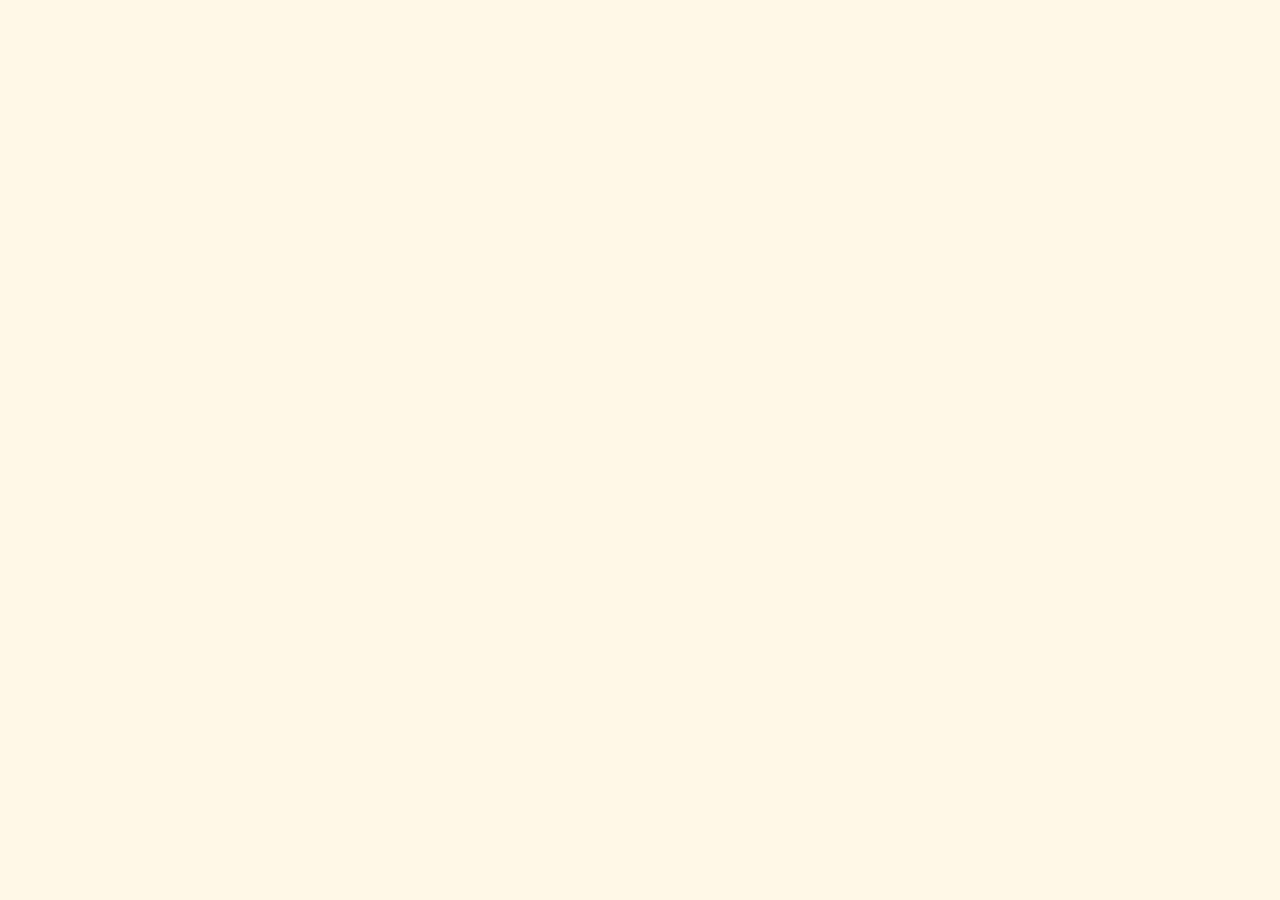
==== edit.html @ a965a139 "編輯模式加入字幕面板 - js/caption-panel.js：顯示 raw/ 自動字幕，跟著影片標亮、可搜尋；   選取文字按 ➕ 加成跟讀句，秒數依逐字時間計算（-0.3 / +0.5 秒） -" ====
<!doctype html>
<html lang="zh-Hant">
<head>
  <meta charset="utf-8">
  <meta name="viewport" content="width=device-width, initial-scale=1">
  <title>編輯模式 - 恐龍火車學英文</title>
  <link rel="icon" href="data:image/svg+xml,<svg xmlns=%22http://www.w3.org/2000/svg%22 viewBox=%220 0 100 100%22><text y=%22.9em%22 font-size=%2290%22>🦖</text></svg>">
  <link rel="stylesheet" href="css/style.css">
</head>
<body class="edit-mode">
  <!-- 大人才能進入 -->
  <main id="gate" class="page gate" hidden>
    <h1>🔒 大人專用</h1>
    <p id="gate-question" class="gate-question"></p>
    <form id="gate-form" class="gate-form">
      <input id="gate-answer" type="number" inputmode="numeric" autocomplete="off" required>
      <button class="big-btn" type="submit">進入</button>
    </form>
    <p id="gate-error" class="message error" hidden>答錯了，再試一次</p>
    <a class="big-btn home-link" href="index.html">🏠 回首頁</a>
  </main>

  <!-- 選擇要編輯的集數 -->
  <main id="picker" class="page" hidden>
    <header class="top-bar">
      <h1 class="page-title">✏️ 編輯模式</h1>
      <a class="big-btn" href="index.html">🏠</a>
    </header>
    <div id="picker-list" class="picker-list"></div>

    <h2>新增一集</h2>
    <form id="new-form" class="new-form">
      <input id="new-video" type="text" placeholder="貼上 YouTube 網址或 11 碼影片 ID" required>
      <button class="big-btn" type="submit">➕ 新增</button>
    </form>
    <p id="picker-status" class="message" hidden></p>
  </main>

  <!-- 編輯單集 -->
  <div id="editor" hidden>
    <div class="video-bar">
      <div class="video-bar-inner edit-video-layout">
        <div class="video-col">
          <div class="video-frame">
            <div id="player"></div>
          </div>
          <div class="video-tools">
            <button type="button" data-seek="-5">⏪ 5s</button>
            <button type="button" data-seek="-1">◀ 1s</button>
            <span id="now" class="now">0:00.0</span>
            <button type="button" data-seek="1">1s ▶</button>
            <button type="button" data-seek="5">5s ⏩</button>
          </div>
        </div>
        <aside id="captions" class="caption-panel" hidden></aside>
      </div>
    </div>

    <main class="page">
      <section class="edit-section">
        <h2>基本資料 <span id="ep-id" class="hint"></span></h2>
        <div id="meta" class="meta-grid"></div>
      </section>

      <section class="edit-section">
        <h2>💬 句子
          <button type="button" id="sort-sentences" class="small-btn">依時間排序</button>
        </h2>
        <p class="hint">影片播到句子開頭按開始的 ⏱，講完按結束的 ⏱，再按 ▶ 試播確認。</p>
        <div id="sentences"></div>
        <button type="button" id="add-sentence" class="small-btn add-btn">➕ 新增句子（從目前時間）</button>
      </section>

      <section class="edit-section">
        <h2>🔤 單字
          <button type="button" id="sort-words" class="small-btn">依時間排序</button>
        </h2>
        <div id="words"></div>
        <button type="button" id="add-word" class="small-btn add-btn">➕ 新增單字（從目前時間）</button>
      </section>

      <section class="edit-section">
        <h2>🦕 恐龍</h2>
        <div id="dinosaurs"></div>
        <button type="button" id="add-dino" class="small-btn add-btn">➕ 新增恐龍</button>
      </section>
    </main>

    <footer class="save-bar">
      <a class="small-btn" href="edit.html">↩ 集數列表</a>
      <a id="preview-link" class="small-btn" href="#" target="_blank">👀 孩子看到的畫面</a>
      <span id="save-status" class="save-status"></span>
      <button type="button" id="save" class="big-btn">💾 儲存</button>
    </footer>
  </div>

  <script type="module" src="js/edit.js"></script>
</body>
</html>
---- css/style.css ----
:root {
  --bg: #fff8e7;
  --card: #ffffff;
  --text: #2d3a2e;
  --text-soft: #7a8a7c;
  --green: #4caf50;
  --green-dark: #2e7d32;
  --orange: #ff9800;
  --sky: #81d4fa;
  --radius: 24px;
  --shadow: 0 6px 0 rgba(0, 0, 0, 0.12);
  --tap-min: 64px;
}

* {
  box-sizing: border-box;
}

html {
  -webkit-text-size-adjust: 100%;
}

body {
  margin: 0;
  background: var(--bg);
  color: var(--text);
  font-family: "Nunito", "Arial Rounded MT Bold", "Microsoft JhengHei", "PingFang TC", sans-serif;
  font-size: 24px;
  line-height: 1.4;
  /* 平板上避免長按選取文字與點擊灰框 */
  -webkit-user-select: none;
  user-select: none;
  -webkit-tap-highlight-color: transparent;
  touch-action: manipulation;
}

/* ---------- 版面 ---------- */

.page {
  max-width: 1100px;
  margin: 0 auto;
  padding: 24px 16px 48px;
}

.top-bar {
  display: flex;
  align-items: center;
  justify-content: space-between;
  gap: 16px;
  margin-bottom: 24px;
}

.page-title {
  margin: 0;
  font-size: 40px;
}

/* ---------- 文字 ---------- */

.en {
  font-size: 32px;
  font-weight: 800;
}

.zh {
  font-size: 20px;
  color: var(--text-soft);
}

/* ---------- 大按鈕 ---------- */

.big-btn {
  display: inline-flex;
  align-items: center;
  justify-content: center;
  gap: 8px;
  min-width: var(--tap-min);
  min-height: var(--tap-min);
  padding: 12px 24px;
  border: none;
  border-radius: var(--radius);
  background: var(--green);
  color: #fff;
  font: inherit;
  font-weight: 800;
  text-decoration: none;
  box-shadow: var(--shadow);
  cursor: pointer;
  transition: transform 0.08s ease, box-shadow 0.08s ease;
}

.big-btn:active,
.tappable:active {
  transform: translateY(4px) scale(0.97);
  box-shadow: 0 2px 0 rgba(0, 0, 0, 0.12);
}

/* ---------- 首頁集數卡片 ---------- */

.episode-grid {
  display: grid;
  grid-template-columns: repeat(auto-fill, minmax(260px, 1fr));
  gap: 24px;
}

.episode-card {
  position: relative;
  display: flex;
  flex-direction: column;
  align-items: center;
  gap: 8px;
  min-height: 220px;
  padding: 24px 16px;
  border-radius: var(--radius);
  background: var(--card);
  box-shadow: var(--shadow);
  color: inherit;
  text-align: center;
  text-decoration: none;
  transition: transform 0.08s ease, box-shadow 0.08s ease;
}

.episode-card .ep-number {
  display: flex;
  align-items: center;
  justify-content: center;
  width: 88px;
  height: 88px;
  border-radius: 50%;
  background: var(--sky);
  font-size: 44px;
  font-weight: 900;
}

.episode-card.watched {
  background: #e8f5e9;
  outline: 4px solid var(--green);
}

.episode-card .watched-badge {
  position: absolute;
  top: 12px;
  right: 12px;
  font-size: 40px;
}

/* ---------- 狀態訊息 ---------- */

.message {
  padding: 24px;
  border-radius: var(--radius);
  background: var(--card);
  text-align: center;
}

.message.error {
  color: #c62828;
}

/* ---------- 單集頁：影片 ---------- */

/* 影片固定在上方，往下捲單字或句子時仍看得到 */
.video-bar {
  position: sticky;
  top: 0;
  z-index: 10;
  background: var(--bg);
  padding: 12px 16px;
  box-shadow: 0 4px 12px rgba(0, 0, 0, 0.08);
}

.video-bar-inner {
  position: relative;
  max-width: 1100px;
  margin: 0 auto;
}

/* 高度上限 45vh，橫放平板時下方仍留足空間給卡片 */
.video-frame {
  width: min(100%, calc(45vh * 16 / 9));
  margin: 0 auto;
  aspect-ratio: 16 / 9;
  border-radius: 16px;
  overflow: hidden;
  background: #000;
}

.video-frame iframe,
.video-frame #player {
  display: block;
  width: 100%;
  height: 100%;
  border: 0;
}

.home-btn {
  position: absolute;
  top: 0;
  left: 0;
  z-index: 1;
  padding: 0;
  font-size: 36px;
  background: var(--orange);
}

.episode-title {
  display: flex;
  flex-wrap: wrap;
  align-items: baseline;
  gap: 4px 16px;
  margin: 8px 0 16px;
}

.section {
  margin-top: 24px;
}

.section-title {
  margin: 0 0 12px;
  font-size: 28px;
}

/* ---------- 單字卡 ---------- */

.word-grid {
  display: grid;
  grid-template-columns: repeat(auto-fill, minmax(170px, 1fr));
  gap: 16px;
}

.word-card {
  display: flex;
  flex-direction: column;
  border-radius: var(--radius);
  background: var(--card);
  box-shadow: var(--shadow);
  overflow: hidden;
}

.word-card button {
  border: none;
  background: none;
  color: inherit;
  font: inherit;
  cursor: pointer;
  transition: transform 0.08s ease, background 0.2s ease;
}

.word-say {
  display: flex;
  flex-direction: column;
  align-items: center;
  gap: 4px;
  padding: 16px 8px 12px;
}

.word-say .emoji {
  font-size: 64px;
  line-height: 1.1;
}

.word-say.pressed {
  background: #fff3c4;
}

.word-watch {
  min-height: var(--tap-min);
  border-top: 2px dashed #eee !important;
  font-size: 32px;
}

.word-card .tappable:active {
  box-shadow: none;
}

/* ---------- 句子 ---------- */

.sentence-list {
  display: flex;
  flex-direction: column;
  gap: 16px;
}

.sentence {
  display: flex;
  align-items: center;
  gap: 16px;
  width: 100%;
  min-height: 96px;
  padding: 16px 20px;
  border: 4px solid transparent;
  border-radius: var(--radius);
  background: var(--card);
  box-shadow: var(--shadow);
  color: inherit;
  font: inherit;
  text-align: left;
  cursor: pointer;
  transition: transform 0.08s ease, box-shadow 0.08s ease, border-color 0.2s ease;
}

.sentence-icon {
  display: flex;
  flex: none;
  align-items: center;
  justify-content: center;
  width: var(--tap-min);
  height: var(--tap-min);
  border-radius: 50%;
  background: var(--green);
  color: #fff;
  font-size: 28px;
}

.sentence.playing {
  border-color: var(--orange);
  background: #fff3e0;
}

.sentence.playing .sentence-icon {
  background: var(--orange);
  animation: pulse 0.8s ease-in-out infinite alternate;
}

@keyframes pulse {
  to {
    transform: scale(1.12);
  }
}

/* ---------- 編輯模式（大人用，字可以小一點） ---------- */

.edit-mode {
  font-size: 18px;
}

.edit-mode input {
  -webkit-user-select: text;
  user-select: text;
}

.edit-mode h2 {
  display: flex;
  flex-wrap: wrap;
  align-items: center;
  gap: 12px;
  font-size: 24px;
}

.hint {
  color: var(--text-soft);
  font-size: 16px;
  font-weight: normal;
}

.small-btn {
  display: inline-flex;
  align-items: center;
  justify-content: center;
  min-width: 44px;
  min-height: 44px;
  padding: 6px 12px;
  border: 2px solid #ddd;
  border-radius: 12px;
  background: #fff;
  color: inherit;
  font: inherit;
  font-size: 16px;
  text-decoration: none;
  cursor: pointer;
}

.small-btn:hover {
  border-color: var(--green);
}

.small-btn:active {
  transform: translateY(1px);
}

.field {
  min-height: 44px;
  padding: 6px 10px;
  border: 2px solid #ddd;
  border-radius: 10px;
  background: #fff;
  color: inherit;
  font: inherit;
}

.field:focus {
  border-color: var(--green);
  outline: none;
}

.field.narrow {
  width: 90px;
}

.field.time {
  width: 90px;
}

.field.emoji-field {
  width: 64px;
  text-align: center;
  font-size: 24px;
}

.field.en-field {
  font-weight: 700;
}

/* 門檻 */

.gate {
  text-align: center;
}

.gate-question {
  font-size: 48px;
  font-weight: 800;
}

.gate-form {
  display: flex;
  justify-content: center;
  gap: 12px;
  margin-bottom: 24px;
}

.gate-form input {
  width: 140px;
  padding: 8px;
  border: 3px solid #ddd;
  border-radius: 16px;
  font: inherit;
  font-size: 32px;
  text-align: center;
}

.home-link {
  margin-top: 24px;
  background: var(--orange);
}

/* 集數列表 */

.picker-list {
  display: flex;
  flex-direction: column;
  gap: 12px;
}

.picker-row {
  display: flex;
  flex-wrap: wrap;
  align-items: center;
  gap: 8px 16px;
  padding: 12px 16px;
  border-radius: 16px;
  background: var(--card);
  box-shadow: var(--shadow);
  color: inherit;
  text-decoration: none;
}

.picker-num {
  display: flex;
  align-items: center;
  justify-content: center;
  width: 48px;
  height: 48px;
  border-radius: 50%;
  background: var(--sky);
  font-weight: 900;
}

.picker-title {
  flex: 1;
  font-weight: 700;
}

.picker-count {
  color: var(--text-soft);
}

.new-form {
  display: flex;
  flex-wrap: wrap;
  gap: 12px;
}

.new-form input {
  flex: 1;
  min-width: 260px;
  min-height: 64px;
  padding: 8px 16px;
  border: 2px solid #ddd;
  border-radius: 16px;
  font: inherit;
}

/* 影片下方的跳轉工具 */

.video-tools {
  display: flex;
  flex-wrap: wrap;
  align-items: center;
  justify-content: center;
  gap: 8px;
  margin-top: 8px;
}

.video-tools button {
  min-height: 40px;
  padding: 4px 12px;
  border: 2px solid #ddd;
  border-radius: 10px;
  background: #fff;
  font: inherit;
  font-size: 16px;
  cursor: pointer;
}

.now {
  min-width: 90px;
  font-family: ui-monospace, Consolas, monospace;
  font-size: 20px;
  font-weight: 700;
  text-align: center;
}

.edit-mode .video-frame {
  width: min(100%, calc(30vh * 16 / 9));
}

/* 編輯列 */

.edit-section {
  margin-top: 32px;
}

.meta-grid {
  display: grid;
  grid-template-columns: repeat(auto-fill, minmax(240px, 1fr));
  gap: 12px;
}

.meta-item {
  display: flex;
  flex-direction: column;
  gap: 4px;
}

.meta-label {
  color: var(--text-soft);
  font-size: 14px;
}

.edit-row {
  display: flex;
  flex-wrap: wrap;
  align-items: center;
  gap: 8px 16px;
  margin-bottom: 12px;
  padding: 12px;
  border-radius: 16px;
  background: var(--card);
  box-shadow: 0 2px 0 rgba(0, 0, 0, 0.08);
}

.row-texts {
  display: flex;
  flex: 1 1 320px;
  gap: 8px;
}

.row-texts .field:not(.emoji-field) {
  flex: 1;
  min-width: 0;
}

.row-times {
  display: flex;
  flex-wrap: wrap;
  gap: 8px 16px;
}

.time-field {
  display: flex;
  align-items: center;
  gap: 4px;
}

.time-label {
  color: var(--text-soft);
  font-size: 14px;
}

.row-actions {
  display: flex;
  gap: 8px;
  margin-left: auto;
}

.add-btn {
  width: 100%;
  border-style: dashed;
}

/* 底部存檔列 */

.edit-mode #editor .page {
  padding-bottom: 120px;
}

.save-bar {
  position: fixed;
  right: 0;
  bottom: 0;
  left: 0;
  z-index: 20;
  display: flex;
  flex-wrap: wrap;
  align-items: center;
  gap: 8px 12px;
  padding: 10px 16px;
  background: var(--card);
  box-shadow: 0 -4px 12px rgba(0, 0, 0, 0.1);
}

.save-status {
  flex: 1;
  color: var(--text-soft);
}

.save-status.unsaved {
  color: var(--orange);
  font-weight: 700;
}

.save-status.saved {
  color: var(--green-dark);
  font-weight: 700;
}

.save-status.error {
  color: #c62828;
}

/* 首頁右上角的齒輪：小、淡，孩子不容易注意到 */

.settings-link {
  opacity: 0.35;
  font-size: 28px;
  text-decoration: none;
}

/* ---------- 編輯模式：字幕面板（在影片右邊） ---------- */

.edit-video-layout {
  display: flex;
  gap: 12px;
}

.video-col {
  flex: none;
  width: min(100%, calc(30vh * 16 / 9));
}

.edit-video-layout .video-frame {
  width: 100%;
}

.caption-panel {
  display: flex;
  flex: 1;
  flex-direction: column;
  min-width: 0;
  height: calc(30vh + 52px);
  border-radius: 16px;
  background: var(--card);
  overflow: hidden;
}

.cap-header {
  display: flex;
  align-items: center;
  gap: 8px;
  padding: 8px 8px 4px 12px;
}

.cap-search {
  flex: 1;
  min-width: 0;
  min-height: 36px;
  font-size: 16px;
}

.cap-hint {
  padding: 0 12px 6px;
  color: var(--text-soft);
  font-size: 13px;
}

.cap-list {
  position: relative;
  flex: 1;
  overflow-y: auto;
  border-top: 1px solid #eee;
}

.cap-line {
  display: flex;
  align-items: baseline;
  gap: 8px;
  padding: 4px 8px;
  border-left: 4px solid transparent;
  font-size: 16px;
}

.cap-line:hover {
  background: #fafafa;
}

.cap-line.cap-current {
  border-left-color: var(--orange);
  background: #fff3e0;
}

.cap-line.cap-noise {
  color: var(--text-soft);
  font-size: 13px;
}

.cap-time {
  flex: none;
  padding: 2px 6px;
  border: none;
  border-radius: 6px;
  background: #eef6ff;
  color: #1565c0;
  font-family: ui-monospace, Consolas, monospace;
  font-size: 13px;
  cursor: pointer;
}

.cap-text {
  flex: 1;
  -webkit-user-select: text;
  user-select: text;
  cursor: text;
}

.cap-add {
  flex: none;
  padding: 2px 6px;
  border: 1px solid #ddd;
  border-radius: 8px;
  background: #fff;
  font-size: 14px;
  cursor: pointer;
  opacity: 0.5;
}

.cap-line:hover .cap-add {
  opacity: 1;
}

.cap-message {
  padding: 12px;
  color: var(--text-soft);
}

.edit-row.just-added {
  outline: 3px solid var(--orange);
}

/* 窄螢幕：字幕放到影片下面 */
@media (max-width: 900px) {
  .edit-video-layout {
    flex-direction: column;
  }

  .video-col {
    margin: 0 auto;
  }

  .caption-panel {
    height: 22vh;
  }
}

.edit-video-layout .video-tools {
  flex-wrap: nowrap;
  gap: 4px;
}

.edit-video-layout .video-tools button {
  padding: 4px 8px;
  white-space: nowrap;
}
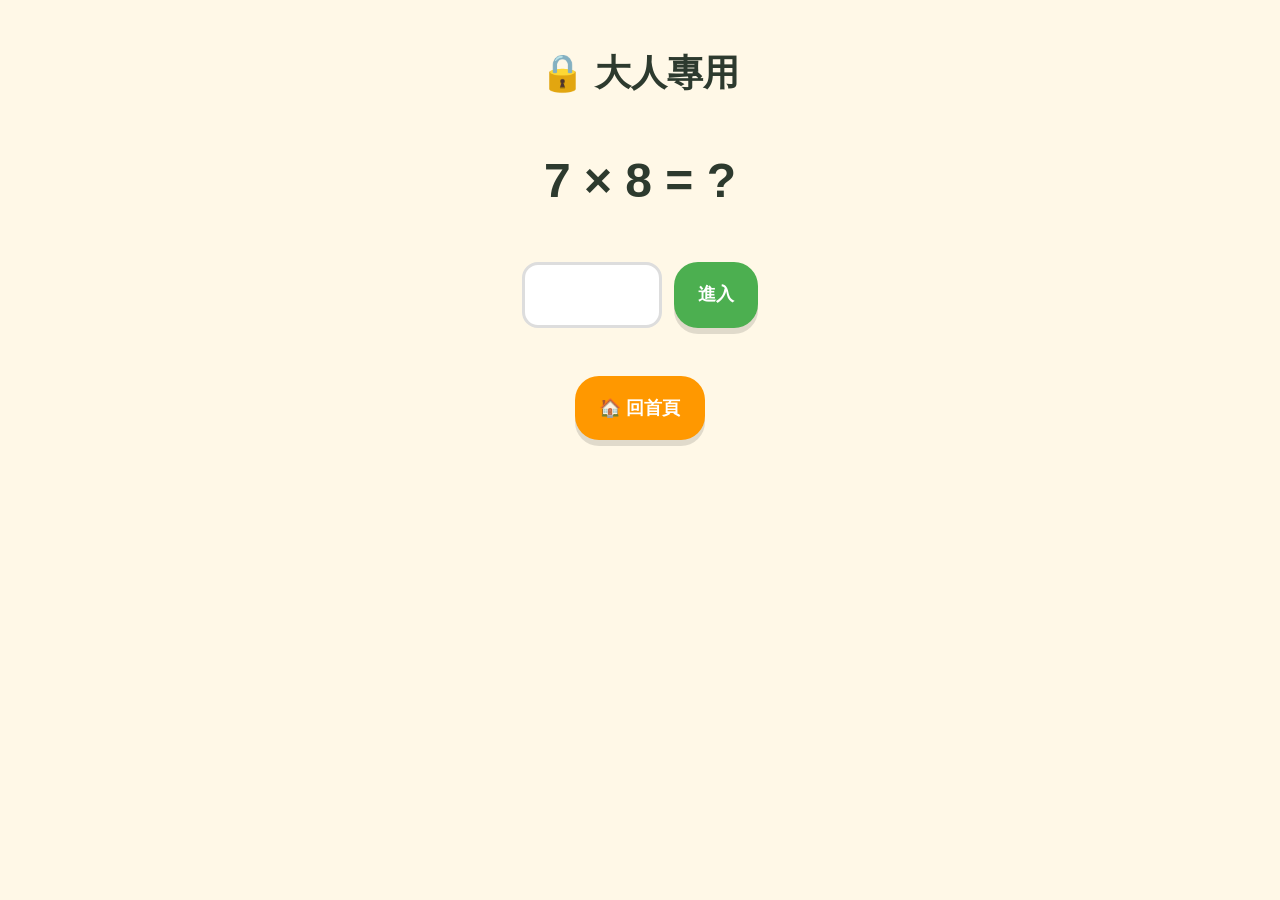
==== commit 02cabca4: "新增編輯模式與本機存檔 server - edit.html：大人用編輯模式（乘法門檻），可新增集數、增刪句子／單字／恐龍，   ⏱ 取影片目前時間、±0.1 秒微調、試播片段 - tools/ser" ====
--- a/edit.html
+++ b/edit.html
@@ -39,20 +39,17 @@
   <!-- 編輯單集 -->
   <div id="editor" hidden>
     <div class="video-bar">
-      <div class="video-bar-inner edit-video-layout">
-        <div class="video-col">
-          <div class="video-frame">
-            <div id="player"></div>
-          </div>
-          <div class="video-tools">
-            <button type="button" data-seek="-5">⏪ 5s</button>
-            <button type="button" data-seek="-1">◀ 1s</button>
-            <span id="now" class="now">0:00.0</span>
-            <button type="button" data-seek="1">1s ▶</button>
-            <button type="button" data-seek="5">5s ⏩</button>
-          </div>
+      <div class="video-bar-inner">
+        <div class="video-frame">
+          <div id="player"></div>
         </div>
-        <aside id="captions" class="caption-panel" hidden></aside>
+        <div class="video-tools">
+          <button type="button" data-seek="-5">⏪ 5s</button>
+          <button type="button" data-seek="-1">◀ 1s</button>
+          <span id="now" class="now">0:00.0</span>
+          <button type="button" data-seek="1">1s ▶</button>
+          <button type="button" data-seek="5">5s ⏩</button>
+        </div>
       </div>
     </div>
 
--- a/css/style.css
+++ b/css/style.css
@@ -656,148 +656,3 @@
   font-size: 28px;
   text-decoration: none;
 }
-
-/* ---------- 編輯模式：字幕面板（在影片右邊） ---------- */
-
-.edit-video-layout {
-  display: flex;
-  gap: 12px;
-}
-
-.video-col {
-  flex: none;
-  width: min(100%, calc(30vh * 16 / 9));
-}
-
-.edit-video-layout .video-frame {
-  width: 100%;
-}
-
-.caption-panel {
-  display: flex;
-  flex: 1;
-  flex-direction: column;
-  min-width: 0;
-  height: calc(30vh + 52px);
-  border-radius: 16px;
-  background: var(--card);
-  overflow: hidden;
-}
-
-.cap-header {
-  display: flex;
-  align-items: center;
-  gap: 8px;
-  padding: 8px 8px 4px 12px;
-}
-
-.cap-search {
-  flex: 1;
-  min-width: 0;
-  min-height: 36px;
-  font-size: 16px;
-}
-
-.cap-hint {
-  padding: 0 12px 6px;
-  color: var(--text-soft);
-  font-size: 13px;
-}
-
-.cap-list {
-  position: relative;
-  flex: 1;
-  overflow-y: auto;
-  border-top: 1px solid #eee;
-}
-
-.cap-line {
-  display: flex;
-  align-items: baseline;
-  gap: 8px;
-  padding: 4px 8px;
-  border-left: 4px solid transparent;
-  font-size: 16px;
-}
-
-.cap-line:hover {
-  background: #fafafa;
-}
-
-.cap-line.cap-current {
-  border-left-color: var(--orange);
-  background: #fff3e0;
-}
-
-.cap-line.cap-noise {
-  color: var(--text-soft);
-  font-size: 13px;
-}
-
-.cap-time {
-  flex: none;
-  padding: 2px 6px;
-  border: none;
-  border-radius: 6px;
-  background: #eef6ff;
-  color: #1565c0;
-  font-family: ui-monospace, Consolas, monospace;
-  font-size: 13px;
-  cursor: pointer;
-}
-
-.cap-text {
-  flex: 1;
-  -webkit-user-select: text;
-  user-select: text;
-  cursor: text;
-}
-
-.cap-add {
-  flex: none;
-  padding: 2px 6px;
-  border: 1px solid #ddd;
-  border-radius: 8px;
-  background: #fff;
-  font-size: 14px;
-  cursor: pointer;
-  opacity: 0.5;
-}
-
-.cap-line:hover .cap-add {
-  opacity: 1;
-}
-
-.cap-message {
-  padding: 12px;
-  color: var(--text-soft);
-}
-
-.edit-row.just-added {
-  outline: 3px solid var(--orange);
-}
-
-/* 窄螢幕：字幕放到影片下面 */
-@media (max-width: 900px) {
-  .edit-video-layout {
-    flex-direction: column;
-  }
-
-  .video-col {
-    margin: 0 auto;
-  }
-
-  .caption-panel {
-    height: 22vh;
-  }
-}
-
-.edit-video-layout .video-tools {
-  flex-wrap: nowrap;
-  gap: 4px;
-}
-
-.edit-video-layout .video-tools button {
-  padding: 4px 8px;
-  white-space: nowrap;
-}
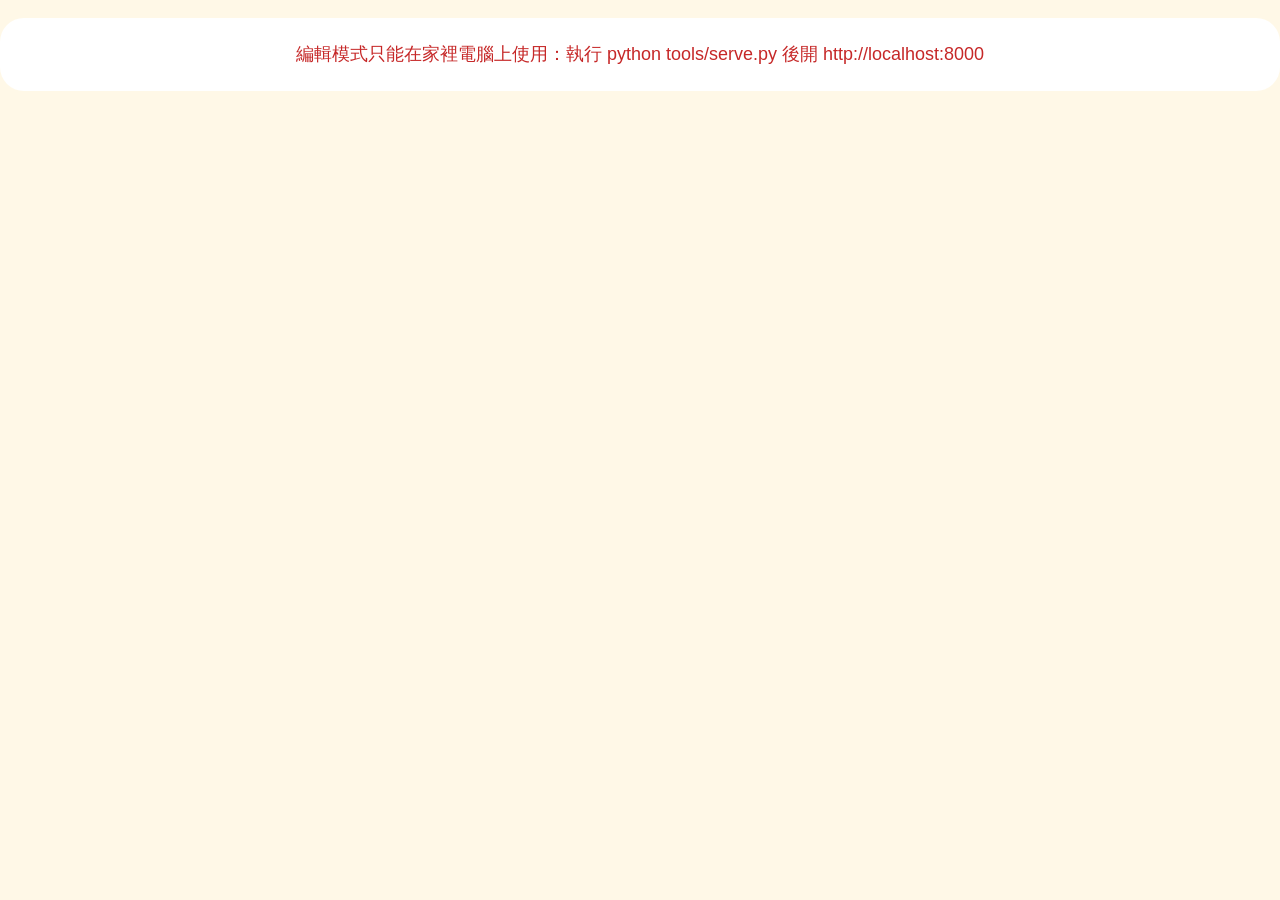
==== commit 96dfbfa1: "單字與句子加入 core 欄位：單集頁先顯示重點，其他收進「更多」 - 每集 JSON 的 words / sentences 新增 core（true/false） - 單集頁預設只顯示 core（" ====
--- a/edit.html
+++ b/edit.html
@@ -39,17 +39,20 @@
   <!-- 編輯單集 -->
   <div id="editor" hidden>
     <div class="video-bar">
-      <div class="video-bar-inner">
-        <div class="video-frame">
-          <div id="player"></div>
+      <div class="video-bar-inner edit-video-layout">
+        <div class="video-col">
+          <div class="video-frame">
+            <div id="player"></div>
+          </div>
+          <div class="video-tools">
+            <button type="button" data-seek="-5">⏪ 5s</button>
+            <button type="button" data-seek="-1">◀ 1s</button>
+            <span id="now" class="now">0:00.0</span>
+            <button type="button" data-seek="1">1s ▶</button>
+            <button type="button" data-seek="5">5s ⏩</button>
+          </div>
         </div>
-        <div class="video-tools">
-          <button type="button" data-seek="-5">⏪ 5s</button>
-          <button type="button" data-seek="-1">◀ 1s</button>
-          <span id="now" class="now">0:00.0</span>
-          <button type="button" data-seek="1">1s ▶</button>
-          <button type="button" data-seek="5">5s ⏩</button>
-        </div>
+        <aside id="captions" class="caption-panel" hidden></aside>
       </div>
     </div>
 
@@ -62,6 +65,7 @@
       <section class="edit-section">
         <h2>💬 句子
           <button type="button" id="sort-sentences" class="small-btn">依時間排序</button>
+          <span id="sentences-core" class="core-count"></span>
         </h2>
         <p class="hint">影片播到句子開頭按開始的 ⏱，講完按結束的 ⏱，再按 ▶ 試播確認。</p>
         <div id="sentences"></div>
@@ -71,7 +75,9 @@
       <section class="edit-section">
         <h2>🔤 單字
           <button type="button" id="sort-words" class="small-btn">依時間排序</button>
+          <span id="words-core" class="core-count"></span>
         </h2>
+        <p class="hint">勾 ⭐ core 的項目在單集頁直接顯示（單字最多 4 個、句子最多 3 句），其他收在「更多」。整集都沒勾就全部顯示。</p>
         <div id="words"></div>
         <button type="button" id="add-word" class="small-btn add-btn">➕ 新增單字（從目前時間）</button>
       </section>
--- a/css/style.css
+++ b/css/style.css
@@ -14,6 +14,11 @@
 
 * {
   box-sizing: border-box;
+}
+
+/* 有設定 display 的元素也要能用 hidden 屬性隱藏 */
+[hidden] {
+  display: none !important;
 }
 
 html {
@@ -656,3 +661,546 @@
   font-size: 28px;
   text-decoration: none;
 }
+
+/* ---------- 編輯模式：字幕面板（在影片右邊） ---------- */
+
+.edit-video-layout {
+  display: flex;
+  gap: 12px;
+}
+
+.video-col {
+  flex: none;
+  width: min(100%, calc(30vh * 16 / 9));
+}
+
+.edit-video-layout .video-frame {
+  width: 100%;
+}
+
+.caption-panel {
+  display: flex;
+  flex: 1;
+  flex-direction: column;
+  min-width: 0;
+  height: calc(30vh + 52px);
+  border-radius: 16px;
+  background: var(--card);
+  overflow: hidden;
+}
+
+.cap-header {
+  display: flex;
+  align-items: center;
+  gap: 8px;
+  padding: 8px 8px 4px 12px;
+}
+
+.cap-search {
+  flex: 1;
+  min-width: 0;
+  min-height: 36px;
+  font-size: 16px;
+}
+
+.cap-hint {
+  padding: 0 12px 6px;
+  color: var(--text-soft);
+  font-size: 13px;
+}
+
+.cap-list {
+  position: relative;
+  flex: 1;
+  overflow-y: auto;
+  border-top: 1px solid #eee;
+}
+
+.cap-line {
+  display: flex;
+  align-items: baseline;
+  gap: 8px;
+  padding: 4px 8px;
+  border-left: 4px solid transparent;
+  font-size: 16px;
+}
+
+.cap-line:hover {
+  background: #fafafa;
+}
+
+.cap-line.cap-current {
+  border-left-color: var(--orange);
+  background: #fff3e0;
+}
+
+.cap-line.cap-noise {
+  color: var(--text-soft);
+  font-size: 13px;
+}
+
+.cap-time {
+  flex: none;
+  padding: 2px 6px;
+  border: none;
+  border-radius: 6px;
+  background: #eef6ff;
+  color: #1565c0;
+  font-family: ui-monospace, Consolas, monospace;
+  font-size: 13px;
+  cursor: pointer;
+}
+
+.cap-text {
+  flex: 1;
+  -webkit-user-select: text;
+  user-select: text;
+  cursor: text;
+}
+
+.cap-add {
+  flex: none;
+  padding: 2px 6px;
+  border: 1px solid #ddd;
+  border-radius: 8px;
+  background: #fff;
+  font-size: 14px;
+  cursor: pointer;
+  opacity: 0.5;
+}
+
+.cap-line:hover .cap-add {
+  opacity: 1;
+}
+
+.cap-message {
+  padding: 12px;
+  color: var(--text-soft);
+}
+
+.edit-row.just-added {
+  outline: 3px solid var(--orange);
+}
+
+/* 窄螢幕：字幕放到影片下面 */
+@media (max-width: 900px) {
+  .edit-video-layout {
+    flex-direction: column;
+  }
+
+  .video-col {
+    margin: 0 auto;
+  }
+
+  .caption-panel {
+    height: 22vh;
+  }
+}
+
+.edit-video-layout .video-tools {
+  flex-wrap: nowrap;
+  gap: 4px;
+}
+
+.edit-video-layout .video-tools button {
+  padding: 4px 8px;
+  white-space: nowrap;
+}
+
+/* ---------- 首頁：進度與入口 ---------- */
+
+.home-nav {
+  display: flex;
+  flex-wrap: wrap;
+  align-items: center;
+  justify-content: flex-end;
+  gap: 12px;
+  margin-bottom: 20px;
+}
+
+.home-progress {
+  margin-right: auto;
+  font-size: 32px;
+  font-weight: 900;
+}
+
+.nav-dex {
+  background: var(--orange);
+}
+
+.home-link {
+  background: var(--orange);
+}
+
+.episode-card {
+  overflow: hidden;
+}
+
+.card-progress {
+  position: absolute;
+  bottom: 0;
+  left: 0;
+  height: 8px;
+  background: var(--orange);
+}
+
+/* ---------- 單集頁：看片進度小火車 ---------- */
+
+.watch-progress {
+  display: flex;
+  align-items: center;
+  gap: 8px;
+  margin: 0 0 16px;
+}
+
+.watch-track {
+  position: relative;
+  flex: 1;
+  height: 12px;
+  margin: 0 20px;
+  border-radius: 6px;
+  background: repeating-linear-gradient(90deg, #c8b89a 0 14px, transparent 14px 22px), #eee3cc;
+}
+
+.watch-train {
+  position: absolute;
+  top: 50%;
+  left: 0;
+  font-size: 36px;
+  transform: translate(-50%, -55%) scaleX(-1); /* 讓火車朝右開 */
+  transition: left 1s linear;
+}
+
+.watch-goal {
+  font-size: 36px;
+}
+
+.watch-progress.done .watch-track {
+  background: var(--green);
+}
+
+.adult-mark {
+  display: block;
+  margin: 48px auto 0;
+  padding: 8px 16px;
+  border: none;
+  background: none;
+  color: var(--text-soft);
+  font: inherit;
+  font-size: 14px;
+  text-decoration: underline;
+  cursor: pointer;
+}
+
+/* ---------- 印章 ---------- */
+
+.stamp {
+  position: relative;
+  display: flex;
+  align-items: center;
+  justify-content: center;
+  width: 140px;
+  height: 140px;
+  border: 6px solid #d84315;
+  border-radius: 50%;
+  background: #fff;
+  overflow: hidden;
+  box-shadow: inset 0 0 0 4px #fff, inset 0 0 0 7px #d84315;
+}
+
+.stamp.empty {
+  border: 4px dashed #c8b89a;
+  background: transparent;
+  box-shadow: none;
+  color: #c8b89a;
+  font-size: 44px;
+  font-weight: 900;
+}
+
+.stamp-img {
+  width: 86%;
+  height: 70%;
+  object-fit: contain;
+}
+
+.stamp-img.dino-emoji {
+  display: flex;
+  align-items: center;
+  justify-content: center;
+  font-size: 64px;
+}
+
+.stamp-number {
+  position: absolute;
+  bottom: 6px;
+  left: 50%;
+  transform: translateX(-50%);
+  padding: 0 8px;
+  border-radius: 8px;
+  background: #d84315;
+  color: #fff;
+  font-size: 16px;
+  font-weight: 900;
+}
+
+.stamp-overlay {
+  position: fixed;
+  inset: 0;
+  z-index: 100;
+  display: flex;
+  align-items: center;
+  justify-content: center;
+  padding: 16px;
+  background: rgba(0, 0, 0, 0.55);
+}
+
+.stamp-card {
+  display: flex;
+  flex-direction: column;
+  align-items: center;
+  gap: 16px;
+  width: min(100%, 520px);
+  padding: 28px 20px;
+  border-radius: var(--radius);
+  background: var(--bg);
+  text-align: center;
+}
+
+.stamp-title {
+  font-size: 32px;
+  font-weight: 900;
+}
+
+.stamp-slot {
+  display: flex;
+  align-items: center;
+  justify-content: center;
+  min-height: 200px;
+}
+
+.stamp-card .stamp {
+  width: 200px;
+  height: 200px;
+}
+
+.stamp-press {
+  min-height: 96px;
+  padding: 16px 40px;
+  font-size: 36px;
+  background: #d84315;
+}
+
+.stamp-slam {
+  animation: slam 0.45s cubic-bezier(0.3, 1.6, 0.6, 1) both;
+}
+
+@keyframes slam {
+  from {
+    opacity: 0;
+    transform: scale(2.6) rotate(-25deg);
+  }
+
+  70% {
+    opacity: 1;
+    transform: scale(0.92) rotate(-6deg);
+  }
+
+  to {
+    transform: scale(1) rotate(-8deg);
+  }
+}
+
+.stamp-name {
+  display: flex;
+  flex-direction: column;
+}
+
+.stamp-links {
+  display: flex;
+  flex-wrap: wrap;
+  justify-content: center;
+  gap: 12px;
+}
+
+.stamp-close {
+  background: var(--sky);
+  color: var(--text);
+}
+
+/* 印章簿 */
+
+.stamp-grid {
+  display: grid;
+  grid-template-columns: repeat(auto-fill, minmax(160px, 1fr));
+  gap: 20px;
+  justify-items: center;
+}
+
+.stamp-slot-cell {
+  display: flex;
+  flex-direction: column;
+  align-items: center;
+  gap: 6px;
+  padding: 4px;
+  border: none;
+  background: none;
+  color: inherit;
+  font: inherit;
+  text-decoration: none;
+  cursor: pointer;
+}
+
+.stamp-slot-cell .stamp:not(.empty) {
+  transform: rotate(-8deg);
+}
+
+.stamp-label {
+  font-size: 18px;
+  font-weight: 700;
+}
+
+/* ---------- 恐龍圖鑑 ---------- */
+
+.dex-grid {
+  display: grid;
+  grid-template-columns: repeat(auto-fill, minmax(220px, 1fr));
+  gap: 20px;
+}
+
+.dex-card {
+  display: flex;
+  flex-direction: column;
+  align-items: center;
+  gap: 6px;
+  padding: 16px 12px;
+  border: none;
+  border-radius: var(--radius);
+  background: var(--card);
+  box-shadow: var(--shadow);
+  color: inherit;
+  font: inherit;
+  text-align: center;
+  cursor: pointer;
+}
+
+.dex-card .en {
+  font-size: 24px;
+  word-break: break-word;
+}
+
+.dex-img {
+  width: 100%;
+  height: 130px;
+  object-fit: contain;
+}
+
+.dex-img.dino-emoji {
+  display: flex;
+  align-items: center;
+  justify-content: center;
+  font-size: 80px;
+}
+
+/* 還沒解鎖：剪影 */
+.dex-card.locked {
+  background: #efe6d2;
+}
+
+.dex-card.locked .dex-img {
+  filter: brightness(0) opacity(0.35);
+}
+
+.dex-card.locked .en {
+  color: var(--text-soft);
+}
+
+.dex-detail {
+  display: flex;
+  flex-wrap: wrap;
+  align-items: center;
+  justify-content: center;
+  gap: 6px;
+}
+
+.dex-ep {
+  min-width: 44px;
+  min-height: 44px;
+  font-weight: 900;
+}
+
+.credits-link {
+  margin-top: 40px;
+  text-align: center;
+  font-size: 14px;
+}
+
+.credits-link a,
+.credits-page a {
+  color: var(--text-soft);
+}
+
+.credits-page {
+  font-size: 16px;
+  -webkit-user-select: text;
+  user-select: text;
+}
+
+.credits-list li {
+  margin-bottom: 12px;
+}
+
+/* ---------- 單集頁：「更多」收合區 ---------- */
+
+.more-toggle {
+  display: block;
+  min-height: var(--tap-min);
+  margin: 16px auto 0;
+  padding: 10px 28px;
+  border: 3px dashed #c8b89a;
+  border-radius: var(--radius);
+  background: transparent;
+  color: var(--text-soft);
+  font: inherit;
+  font-weight: 800;
+  cursor: pointer;
+}
+
+.more-items {
+  margin-top: 16px;
+}
+
+/* 編輯模式：core 勾選與計數 */
+
+.core-toggle {
+  display: inline-flex;
+  align-items: center;
+  gap: 4px;
+  min-height: 44px;
+  padding: 0 10px;
+  border: 2px solid #ddd;
+  border-radius: 12px;
+  background: #fff;
+  font-size: 15px;
+  cursor: pointer;
+}
+
+.core-toggle input {
+  width: 20px;
+  height: 20px;
+}
+
+.core-toggle:has(input:checked) {
+  border-color: var(--orange);
+  background: #fff3e0;
+}
+
+.core-count {
+  color: var(--text-soft);
+  font-size: 16px;
+  font-weight: normal;
+}
+
+.core-count.over {
+  color: var(--orange);
+  font-weight: 700;
+}
